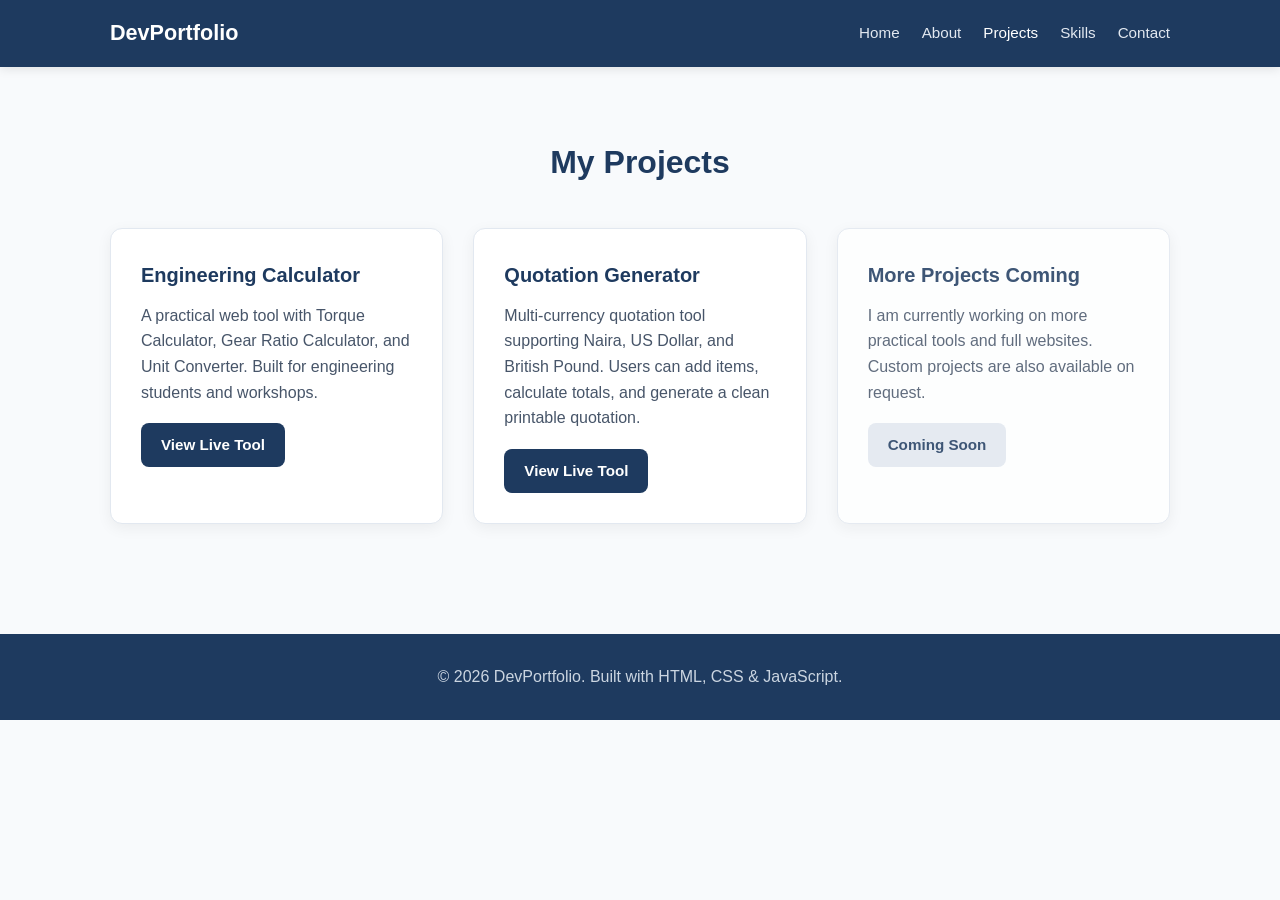
==== projects.html @ 54d3f5a9 "Update and rename project.html to projects.html" ====
<!DOCTYPE html>
<html lang="en">
<head>
    <meta charset="UTF-8">
    <meta name="viewport" content="width=device-width, initial-scale=1.0">
    <title>Projects | Portfolio</title>
    <link rel="stylesheet" href="style.css">
</head>
<body>

    <!-- Navigation -->
    <nav>
        <div class="container">
            <a href="index.html" class="logo">DevPortfolio</a>
            <ul class="nav-links">
                <li><a href="index.html">Home</a></li>
                <li><a href="about.html">About</a></li>
                <li><a href="projects.html" class="active">Projects</a></li>
                <li><a href="skills.html">Skills</a></li>
                <li><a href="contact.html">Contact</a></li>
            </ul>
        </div>
    </nav>

    <!-- Projects Section -->
    <section>
        <div class="container">
            <h2 class="section-title">My Projects</h2>

            <div style="display: grid; grid-template-columns: repeat(auto-fit, minmax(320px, 1fr)); gap: 30px;">

                <!-- Project 1 -->
                <div class="card">
                    <h3 style="color:#1e3a5f; margin-bottom:12px; font-size:1.25rem;">Engineering Calculator</h3>
                    <p style="margin-bottom:18px; color:#475569;">
                        A practical web tool with Torque Calculator, Gear Ratio Calculator, and Unit Converter. 
                        Built for engineering students and workshops.
                    </p>
                    <a href="https://dolly188.github.io/Engineering_calculator/" target="_blank" class="btn" style="background:#1e3a5f; color:white; padding:10px 20px; font-size:0.95rem;">
                        View Live Tool
                    </a>
                </div>

                <!-- Project 2 -->
                <div class="card">
                    <h3 style="color:#1e3a5f; margin-bottom:12px; font-size:1.25rem;">Quotation Generator</h3>
                    <p style="margin-bottom:18px; color:#475569;">
                        Multi-currency quotation tool supporting Naira, US Dollar, and British Pound. 
                        Users can add items, calculate totals, and generate a clean printable quotation.
                    </p>
                    <a href="https://dolly188.github.io/quotation-generator/" target="_blank" class="btn" style="background:#1e3a5f; color:white; padding:10px 20px; font-size:0.95rem;">
                        View Live Tool
                    </a>
                </div>

                <!-- Project 3 (Coming soon style) -->
                <div class="card" style="opacity: 0.85;">
                    <h3 style="color:#1e3a5f; margin-bottom:12px; font-size:1.25rem;">More Projects Coming</h3>
                    <p style="margin-bottom:18px; color:#475569;">
                        I am currently working on more practical tools and full websites. 
                        Custom projects are also available on request.
                    </p>
                    <span style="display:inline-block; background:#e2e8f0; color:#1e3a5f; padding:10px 20px; border-radius:8px; font-weight:600; font-size:0.95rem;">
                        Coming Soon
                    </span>
                </div>

            </div>
        </div>
    </section>

    <!-- Footer -->
    <footer>
        <div class="container">
            <p>© 2026 DevPortfolio. Built with HTML, CSS & JavaScript.</p>
        </div>
    </footer>

</body>
</html>
---- style.css ----
* {
    margin: 0;
    padding: 0;
    box-sizing: border-box;
}

body {
    font-family: 'Segoe UI', Tahoma, Geneva, Verdana, sans-serif;
    background: #f8fafc;
    color: #1e293b;
    line-height: 1.6;
}

.container {
    max-width: 1100px;
    margin: 0 auto;
    padding: 0 20px;
}

/* Navigation */
nav {
    background: #1e3a5f;
    padding: 16px 0;
    position: sticky;
    top: 0;
    z-index: 100;
    box-shadow: 0 2px 10px rgba(0,0,0,0.1);
}

nav .container {
    display: flex;
    justify-content: space-between;
    align-items: center;
    flex-wrap: wrap;
    gap: 12px;
}

.logo {
    color: white;
    font-size: 1.35rem;
    font-weight: 700;
    text-decoration: none;
}

.nav-links {
    display: flex;
    gap: 22px;
    list-style: none;
    flex-wrap: wrap;
}

.nav-links a {
    color: #e2e8f0;
    text-decoration: none;
    font-weight: 500;
    font-size: 0.95rem;
    transition: color 0.2s;
}

.nav-links a:hover,
.nav-links a.active {
    color: #ffffff;
}

/* Hero Section */
.hero {
    background: linear-gradient(135deg, #1e3a5f, #2c5282);
    color: white;
    padding: 80px 0;
    text-align: center;
}

.hero h1 {
    font-size: 2.6rem;
    margin-bottom: 15px;
    font-weight: 700;
}

.hero p {
    font-size: 1.15rem;
    opacity: 0.9;
    max-width: 600px;
    margin: 0 auto 30px;
}

.btn {
    display: inline-block;
    background: white;
    color: #1e3a5f;
    padding: 14px 32px;
    border-radius: 8px;
    text-decoration: none;
    font-weight: 600;
    transition: all 0.2s;
}

.btn:hover {
    background: #e2e8f0;
    transform: translateY(-2px);
}

/* Sections */
section {
    padding: 70px 0;
}

.section-title {
    text-align: center;
    font-size: 2rem;
    color: #1e3a5f;
    margin-bottom: 40px;
    font-weight: 700;
}

.card {
    background: white;
    padding: 30px;
    border-radius: 12px;
    box-shadow: 0 4px 15px rgba(0,0,0,0.06);
    border: 1px solid #e2e8f0;
}

/* Footer */
footer {
    background: #1e3a5f;
    color: #cbd5e1;
    text-align: center;
    padding: 30px 0;
    margin-top: 40px;
}

footer a {
    color: white;
    text-decoration: none;
}

/* ========== MOBILE FIX ========== */
@media (max-width: 768px) {
    nav .container {
        flex-direction: column;
        align-items: flex-start;
    }

    .nav-links {
        gap: 14px;
        width: 100%;
        justify-content: flex-start;
    }

    .nav-links a {
        font-size: 0.9rem;
    }

    .hero {
        padding: 60px 0;
    }

    .hero h1 {
        font-size: 1.9rem;
    }

    .hero p {
        font-size: 1rem;
    }

    .section-title {
        font-size: 1.6rem;
    }
}

@media (max-width: 480px) {
    .nav-links {
        gap: 12px;
    }

    .hero h1 {
        font-size: 1.7rem;
    }
}
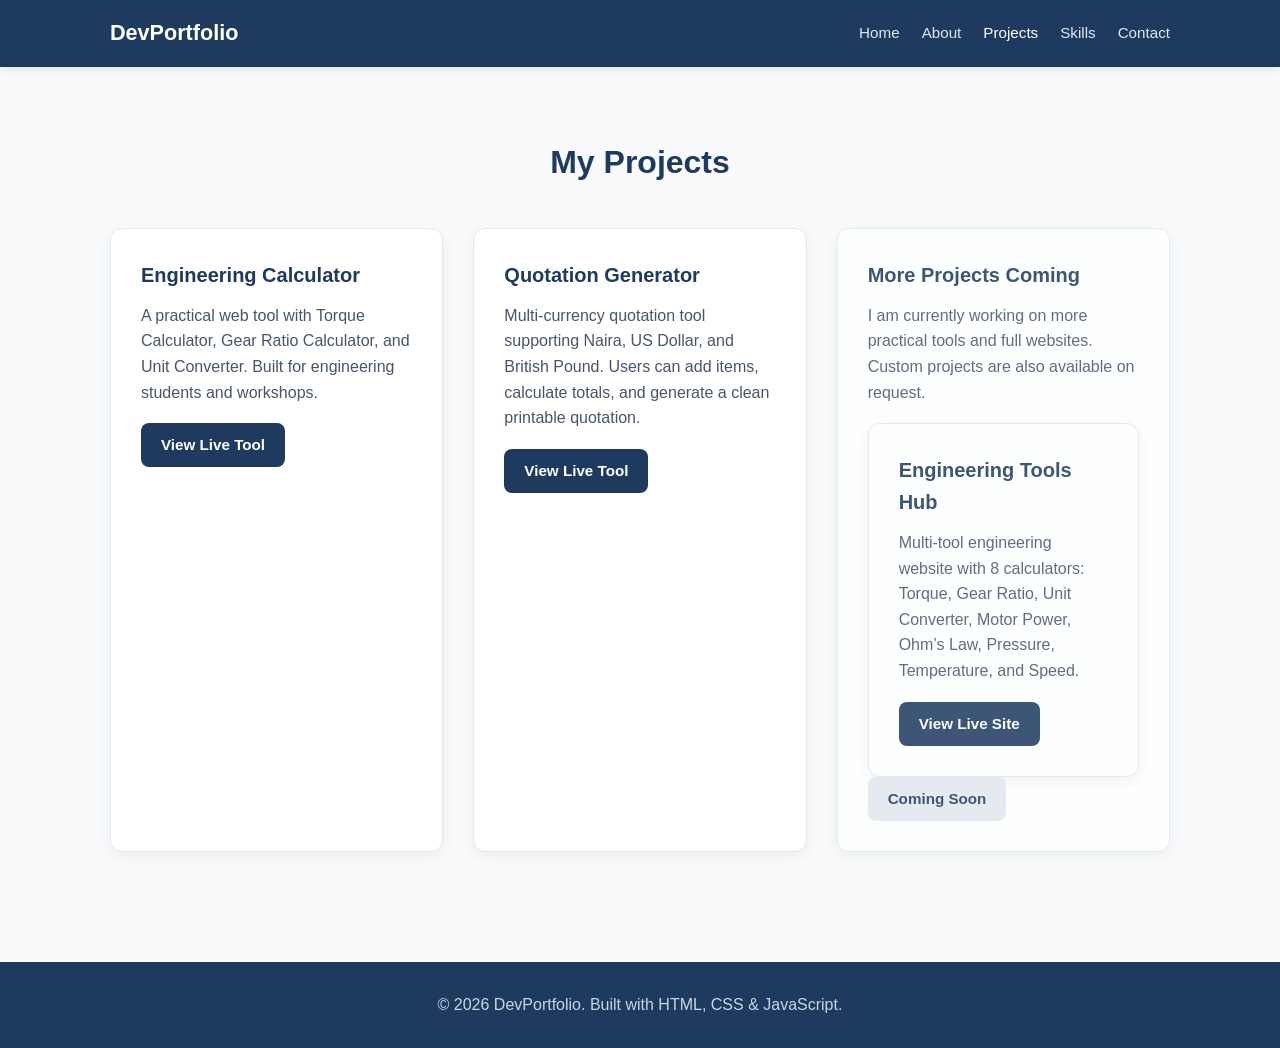
==== commit d06b82ec: "Update projects.html" ====
--- a/projects.html
+++ b/projects.html
@@ -59,6 +59,15 @@
                     <p style="margin-bottom:18px; color:#475569;">
                         I am currently working on more practical tools and full websites. 
                         Custom projects are also available on request.
+                        <div class="card">
+    <h3 style="color:#1e3a5f; margin-bottom:12px; font-size:1.25rem;">Engineering Tools Hub</h3>
+    <p style="margin-bottom:18px; color:#475569;">
+        Multi-tool engineering website with 8 calculators: Torque, Gear Ratio, Unit Converter, Motor Power, Ohm’s Law, Pressure, Temperature, and Speed.
+    </p>
+    <a href="https://dolly188.github.io/engineering-tools-hub/" target="_blank" class="btn" style="background:#1e3a5f; color:white; padding:10px 20px; font-size:0.95rem;">
+        View Live Site
+    </a>
+</div>
                     </p>
                     <span style="display:inline-block; background:#e2e8f0; color:#1e3a5f; padding:10px 20px; border-radius:8px; font-weight:600; font-size:0.95rem;">
                         Coming Soon
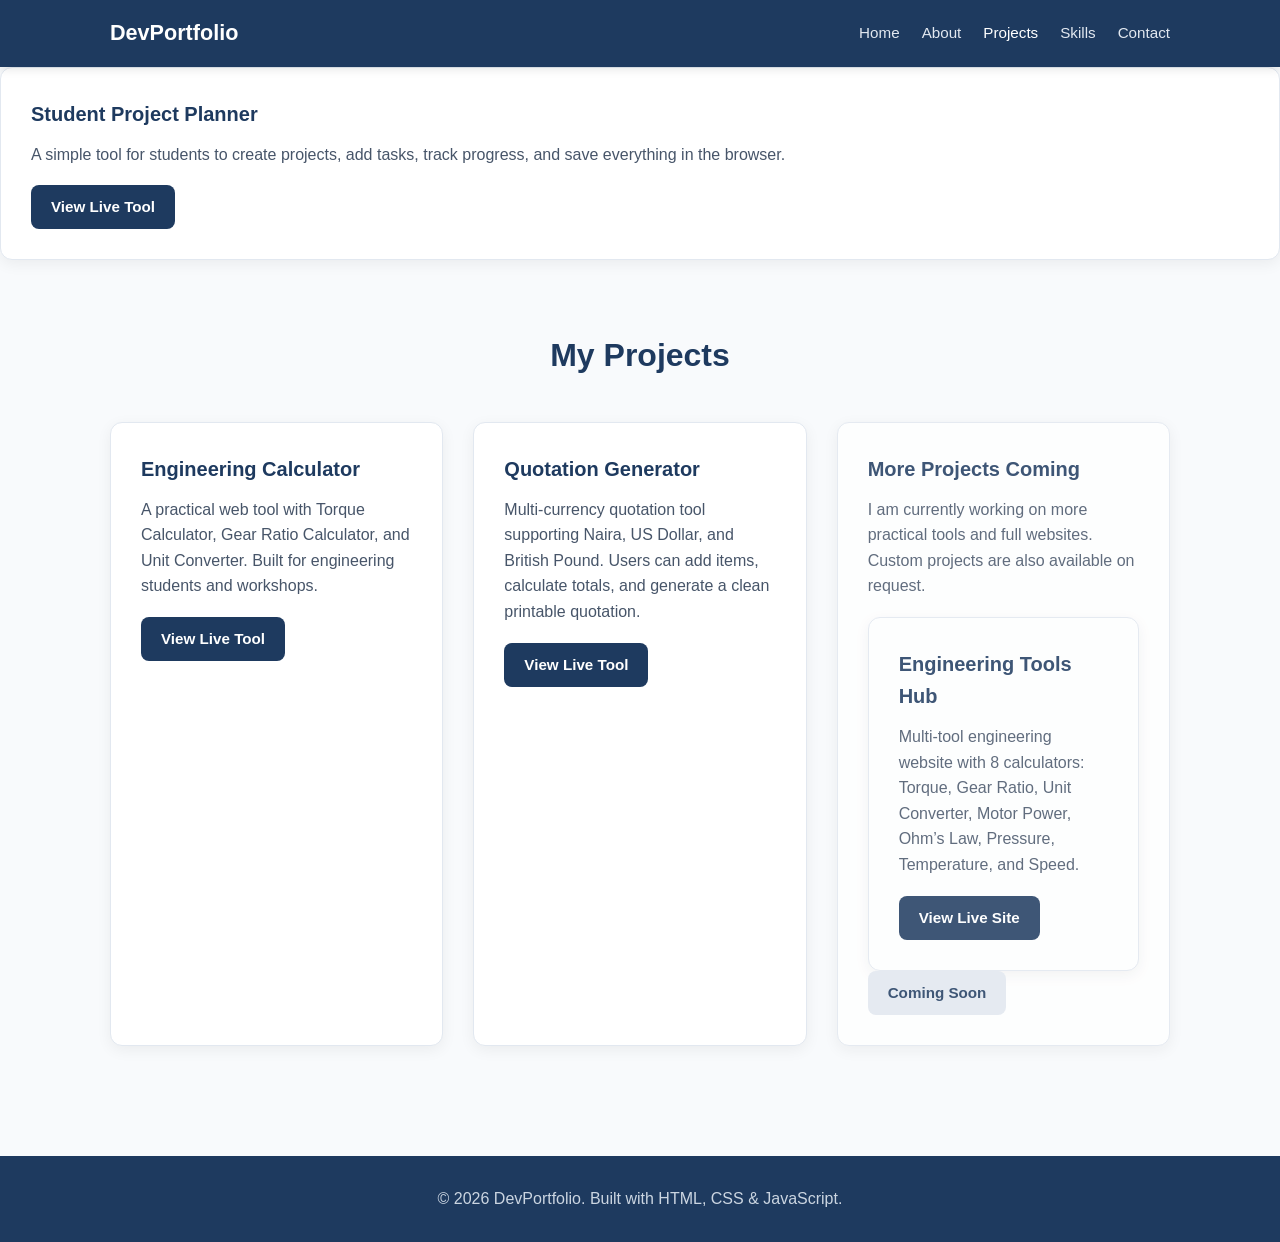
==== commit 8072e0f3: "Update projects.html" ====
--- a/projects.html
+++ b/projects.html
@@ -21,6 +21,15 @@
             </ul>
         </div>
     </nav>
+    <div class="card">
+    <h3 style="color:#1e3a5f; margin-bottom:12px; font-size:1.25rem;">Student Project Planner</h3>
+    <p style="margin-bottom:18px; color:#475569;">
+        A simple tool for students to create projects, add tasks, track progress, and save everything in the browser.
+    </p>
+    <a href="https://dolly188.github.io/student-project-planner/" target="_blank" class="btn" style="background:#1e3a5f; color:white; padding:10px 20px; font-size:0.95rem;">
+        View Live Tool
+    </a>
+</div>
 
     <!-- Projects Section -->
     <section>
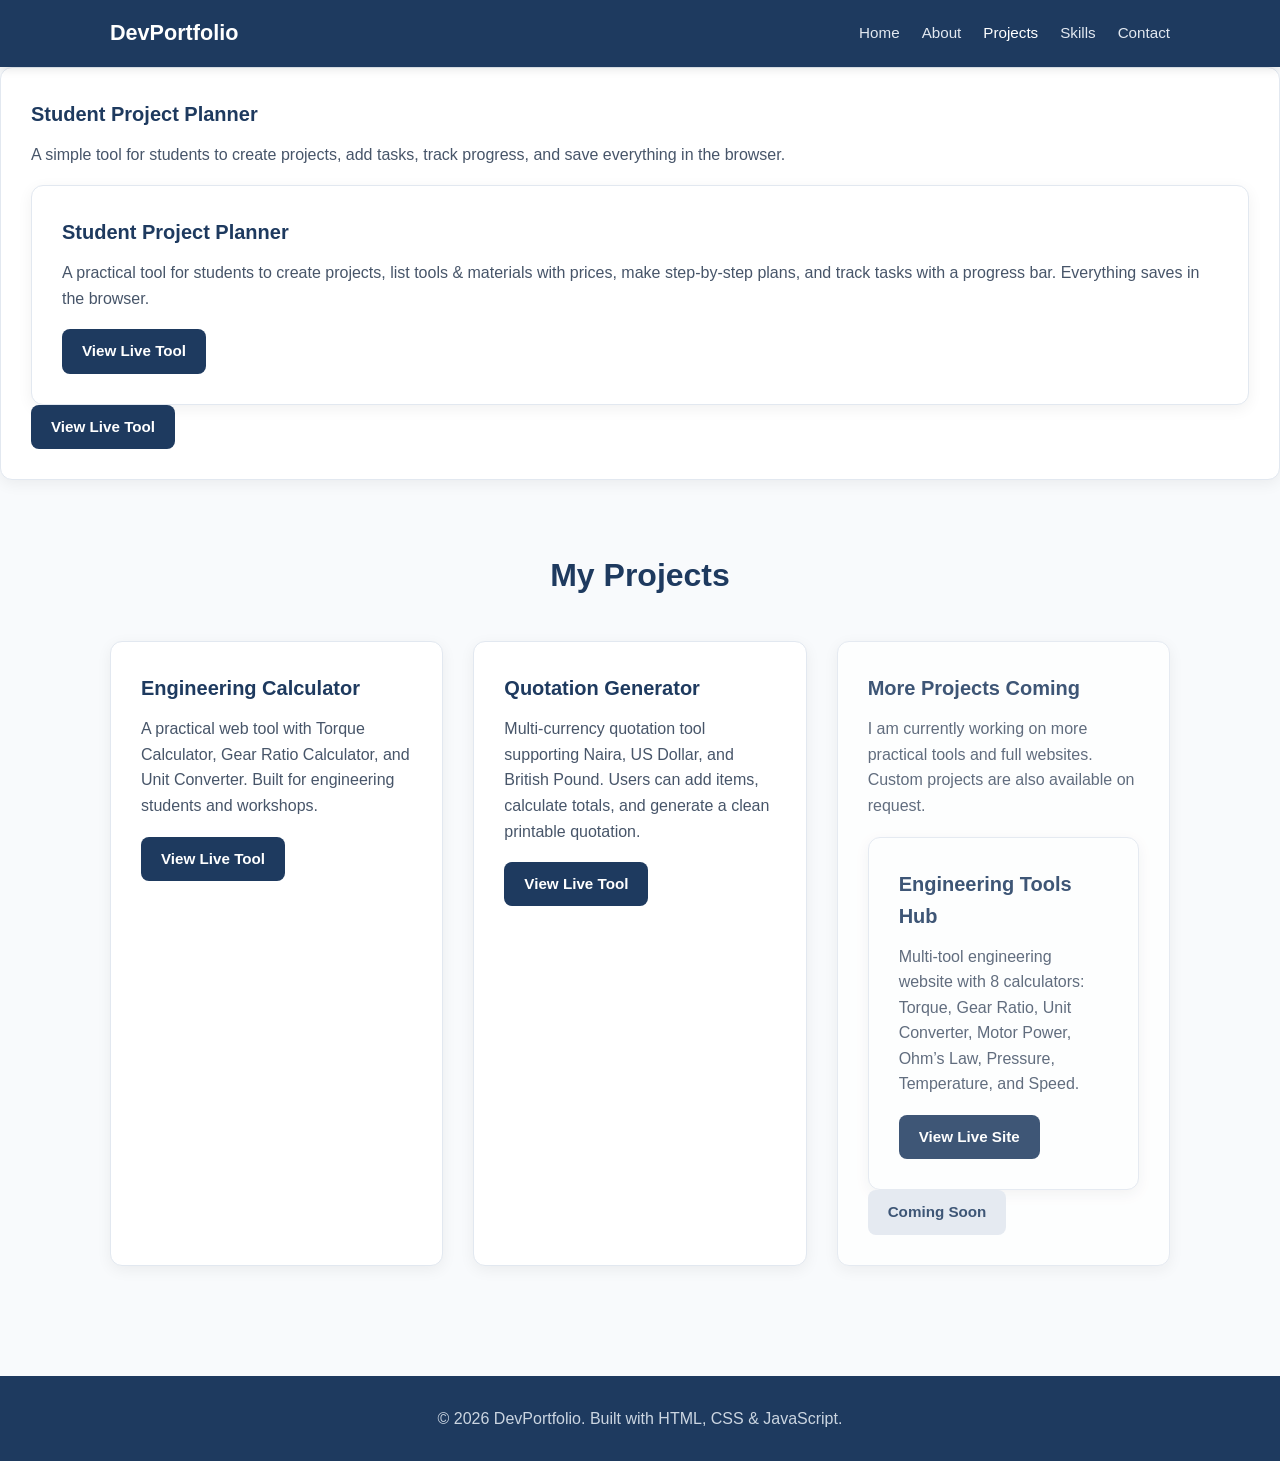
==== commit 63d852f1: "Update projects.html" ====
--- a/projects.html
+++ b/projects.html
@@ -25,6 +25,15 @@
     <h3 style="color:#1e3a5f; margin-bottom:12px; font-size:1.25rem;">Student Project Planner</h3>
     <p style="margin-bottom:18px; color:#475569;">
         A simple tool for students to create projects, add tasks, track progress, and save everything in the browser.
+        <div class="card">
+    <h3 style="color:#1e3a5f; margin-bottom:12px; font-size:1.25rem;">Student Project Planner</h3>
+    <p style="margin-bottom:18px; color:#475569;">
+        A practical tool for students to create projects, list tools & materials with prices, make step-by-step plans, and track tasks with a progress bar. Everything saves in the browser.
+    </p>
+    <a href="https://dolly188.github.io/student-project-planner/" target="_blank" class="btn" style="background:#1e3a5f; color:white; padding:10px 20px; font-size:0.95rem;">
+        View Live Tool
+    </a>
+</div>
     </p>
     <a href="https://dolly188.github.io/student-project-planner/" target="_blank" class="btn" style="background:#1e3a5f; color:white; padding:10px 20px; font-size:0.95rem;">
         View Live Tool
